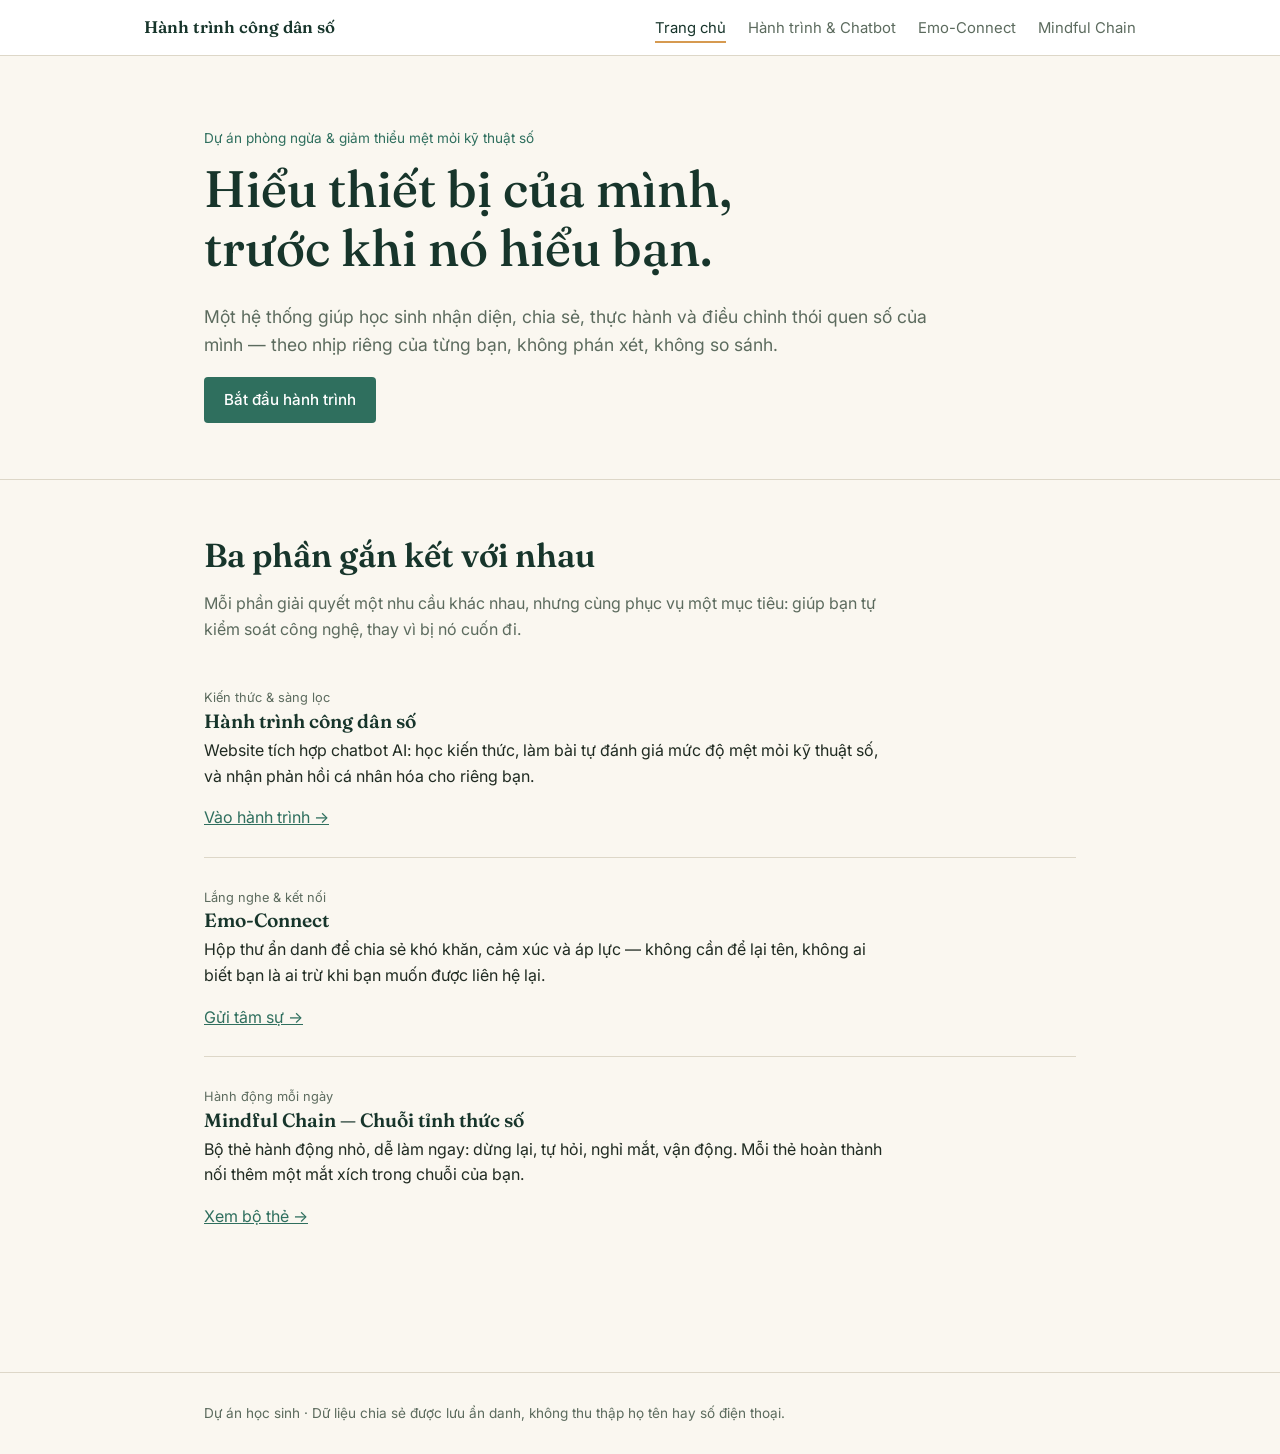
==== index.html @ 5240fd50 "Add files via upload" ====
<!DOCTYPE html>
<html lang="vi">
<head>
<meta charset="UTF-8">
<meta name="viewport" content="width=device-width, initial-scale=1.0">
<title>Hành trình công dân số — Phòng ngừa mệt mỏi kỹ thuật số</title>
<link rel="stylesheet" href="style.css">
</head>
<body>

<header class="site">
  <div class="nav-row">
    <a class="brand" href="index.html">Hành trình công dân số</a>
    <ul class="nav-links">
      <li><a href="index.html" class="active">Trang chủ</a></li>
      <li><a href="hanh-trinh.html">Hành trình &amp; Chatbot</a></li>
      <li><a href="emo-connect.html">Emo-Connect</a></li>
      <li><a href="mindful-chain.html">Mindful Chain</a></li>
    </ul>
  </div>
</header>

<section class="hero">
  <div class="container">
    <div class="eyebrow">Dự án phòng ngừa &amp; giảm thiểu mệt mỏi kỹ thuật số</div>
    <h1>Hiểu thiết bị của mình,<br>trước khi nó hiểu bạn.</h1>
    <p class="lede">Một hệ thống giúp học sinh nhận diện, chia sẻ, thực hành và điều chỉnh thói quen số của mình — theo nhịp riêng của từng bạn, không phán xét, không so sánh.</p>
    <a class="btn btn-primary" href="hanh-trinh.html">Bắt đầu hành trình</a>
  </div>
</section>

<section class="container" style="padding: 56px 24px;">
  <h2>Ba phần gắn kết với nhau</h2>
  <p style="color:var(--ink-soft)">Mỗi phần giải quyết một nhu cầu khác nhau, nhưng cùng phục vụ một mục tiêu: giúp bạn tự kiểm soát công nghệ, thay vì bị nó cuốn đi.</p>

  <div class="pillars">
    <div class="pillar">
      <div>
        <span class="tag">Kiến thức &amp; sàng lọc</span>
        <h3>Hành trình công dân số</h3>
        <p>Website tích hợp chatbot AI: học kiến thức, làm bài tự đánh giá mức độ mệt mỏi kỹ thuật số, và nhận phản hồi cá nhân hóa cho riêng bạn.</p>
        <a href="hanh-trinh.html">Vào hành trình →</a>
      </div>
    </div>
    <div class="pillar">
      <div>
        <span class="tag">Lắng nghe &amp; kết nối</span>
        <h3>Emo-Connect</h3>
        <p>Hộp thư ẩn danh để chia sẻ khó khăn, cảm xúc và áp lực — không cần để lại tên, không ai biết bạn là ai trừ khi bạn muốn được liên hệ lại.</p>
        <a href="emo-connect.html">Gửi tâm sự →</a>
      </div>
    </div>
    <div class="pillar">
      <div>
        <span class="tag">Hành động mỗi ngày</span>
        <h3>Mindful Chain — Chuỗi tỉnh thức số</h3>
        <p>Bộ thẻ hành động nhỏ, dễ làm ngay: dừng lại, tự hỏi, nghỉ mắt, vận động. Mỗi thẻ hoàn thành nối thêm một mắt xích trong chuỗi của bạn.</p>
        <a href="mindful-chain.html">Xem bộ thẻ →</a>
      </div>
    </div>
  </div>
</section>

<footer class="site">
  <div class="container">Dự án học sinh · Dữ liệu chia sẻ được lưu ẩn danh, không thu thập họ tên hay số điện thoại.</div>
</footer>

</body>
</html>
---- style.css ----
/* ===== Hành trình công dân số — hệ thống thiết kế chung ===== */
@import url('https://fonts.googleapis.com/css2?family=Fraunces:opsz,wght@9..144,400;9..144,500;9..144,600&family=Inter:wght@400;500;600&display=swap');

:root{
  --bg: #FAF7F0;
  --surface: #FFFFFF;
  --ink: #202B22;
  --ink-soft: #5C6B5E;
  --line: #DDD7C8;
  --accent: #2F6F5E;      /* teal-forest: bình tĩnh, đối lập ánh sáng xanh màn hình */
  --accent-ink: #17352B;
  --warm: #D69A50;        /* vàng đất: hành động, năng lượng */
  --risk-low: #4C8C6B;
  --risk-mid: #D69A50;
  --risk-high: #BD5A46;
  --radius: 4px;
}

*{ box-sizing: border-box; }
html{ scroll-behavior: smooth; }
body{
  margin:0;
  background: var(--bg);
  color: var(--ink);
  font-family: 'Inter', sans-serif;
  font-size: 16px;
  line-height: 1.6;
}
h1,h2,h3{
  font-family: 'Fraunces', serif;
  font-weight: 600;
  line-height: 1.15;
  margin: 0 0 0.5em 0;
  color: var(--accent-ink);
}
h1{ font-size: clamp(2rem, 4vw, 3.2rem); font-weight: 500; }
h2{ font-size: clamp(1.5rem, 2.6vw, 2.1rem); }
h3{ font-size: 1.2rem; }
p{ margin: 0 0 1em 0; max-width: 68ch; }
a{ color: var(--accent); }

.container{ max-width: 920px; margin: 0 auto; padding: 0 24px; }

/* Nav */
header.site{
  border-bottom: 1px solid var(--line);
  background: var(--surface);
  position: sticky; top:0; z-index: 10;
}
.nav-row{
  display:flex; align-items:center; justify-content:space-between;
  max-width: 1040px; margin:0 auto; padding: 14px 24px;
}
.brand{ font-family:'Fraunces',serif; font-weight:600; font-size:1.05rem; color:var(--accent-ink); text-decoration:none; }
.nav-links{ display:flex; gap: 22px; list-style:none; margin:0; padding:0; }
.nav-links a{ text-decoration:none; color: var(--ink-soft); font-size: 0.93rem; }
.nav-links a.active, .nav-links a:hover{ color: var(--accent-ink); border-bottom: 2px solid var(--warm); padding-bottom:4px; }

/* Hero */
.hero{ padding: 72px 0 56px 0; border-bottom: 1px solid var(--line); }
.hero .eyebrow{ color: var(--accent); font-size: 0.85rem; margin-bottom: 10px; }
.hero p.lede{ font-size: 1.1rem; color: var(--ink-soft); }

/* Buttons */
.btn{
  display:inline-block; padding: 11px 20px; border-radius: var(--radius);
  text-decoration:none; font-size: 0.95rem; font-weight:500; cursor:pointer; border: none;
  font-family:'Inter',sans-serif;
}
.btn-primary{ background: var(--accent); color: #fff; }
.btn-primary:hover{ background: var(--accent-ink); }
.btn-warm{ background: var(--warm); color: #2B1D0C; }
.btn-ghost{ background: transparent; color: var(--accent-ink); border: 1px solid var(--line); }

/* Sections with numbered sequence (only used for genuine step sequences) */
.step{ display:flex; gap: 18px; padding: 22px 0; border-top: 1px solid var(--line); }
.step:first-child{ border-top:none; }
.step .num{ font-family:'Fraunces',serif; font-size:1.3rem; color: var(--warm); min-width: 34px; }

.pillars{ display:flex; flex-direction:column; }
.pillar{ padding: 26px 0; border-top:1px solid var(--line); display:flex; gap:22px; }
.pillar:first-child{ border-top:none; }
.pillar h3{ margin-bottom: 6px; }
.pillar .tag{ font-size:0.8rem; color: var(--ink-soft); }

/* Forms */
label{ display:block; font-size:0.9rem; color: var(--ink-soft); margin-bottom:6px; }
input[type=text], input[type=number], textarea, select{
  width:100%; padding:10px 12px; border:1px solid var(--line); border-radius: var(--radius);
  font-family:'Inter',sans-serif; font-size:0.95rem; background:#fff; color:var(--ink); margin-bottom:18px;
}
textarea{ min-height: 90px; resize: vertical; }
fieldset{ border:none; padding:0; margin:0 0 20px 0; }
.likert{ display:flex; align-items:center; justify-content:space-between; gap:10px; padding: 14px 0; border-top:1px solid var(--line); }
.likert:first-of-type{ border-top:none; }
.likert-scale{ display:flex; gap:8px; }
.likert-scale label{ margin:0; font-size:0.78rem; text-align:center; display:flex; flex-direction:column; align-items:center; gap:4px; }

/* Risk badge */
.risk-badge{ display:inline-block; padding:6px 14px; border-radius: 20px; font-size:0.85rem; font-weight:600; color:#fff; }
.risk-low{ background: var(--risk-low); }
.risk-mid{ background: var(--risk-mid); }
.risk-high{ background: var(--risk-high); }

/* Chatbot */
.chat-wrap{ border:1px solid var(--line); border-radius: var(--radius); background:#fff; overflow:hidden; margin-top: 24px; }
#chat{ height: 380px; overflow-y:auto; padding:18px; display:flex; flex-direction:column; gap:12px; background:#FCFAF5; }
.msg{ max-width: 78%; padding:10px 14px; border-radius: 10px; font-size:0.93rem; white-space:pre-wrap; }
.msg.user{ align-self:flex-end; background: var(--accent); color:#fff; }
.msg.bot{ align-self:flex-start; background:#EFEAD9; color: var(--ink); }
.msg .label{ display:block; font-size:0.7rem; opacity:0.7; margin-bottom:3px; }
.chat-input-row{ display:flex; gap:10px; padding:14px; border-top:1px solid var(--line); background:#fff; }
.chat-input-row textarea{ margin:0; min-height:44px; flex:1; }

/* Mindful chain cards */
.card-grid{ display:grid; grid-template-columns: repeat(auto-fill,minmax(220px,1fr)); gap:14px; margin-top: 20px; }
.mcard{ border:1px solid var(--line); border-radius: var(--radius); padding:18px; background:#fff; }
.mcard .grp{ font-size:0.75rem; color: var(--accent); margin-bottom:8px; }
.mcard h3{ font-size:1.02rem; margin-bottom:6px; }
.mcard .time{ font-size:0.8rem; color: var(--ink-soft); margin-bottom: 10px; }
.chain-track{ display:flex; flex-wrap:wrap; gap:8px; margin: 18px 0; }
.chain-dot{ width:16px; height:16px; border-radius:50%; background: var(--line); }
.chain-dot.done{ background: var(--accent); }

details.kb{ border-top:1px solid var(--line); padding:14px 0; }
details.kb summary{ cursor:pointer; font-family:'Fraunces',serif; font-size:1.05rem; color: var(--accent-ink); }

footer.site{ border-top:1px solid var(--line); padding: 30px 0; margin-top: 60px; color: var(--ink-soft); font-size:0.85rem; }

.note{ font-size:0.85rem; color: var(--ink-soft); background:#F1EEE3; border-radius:var(--radius); padding:12px 14px; margin: 16px 0; }
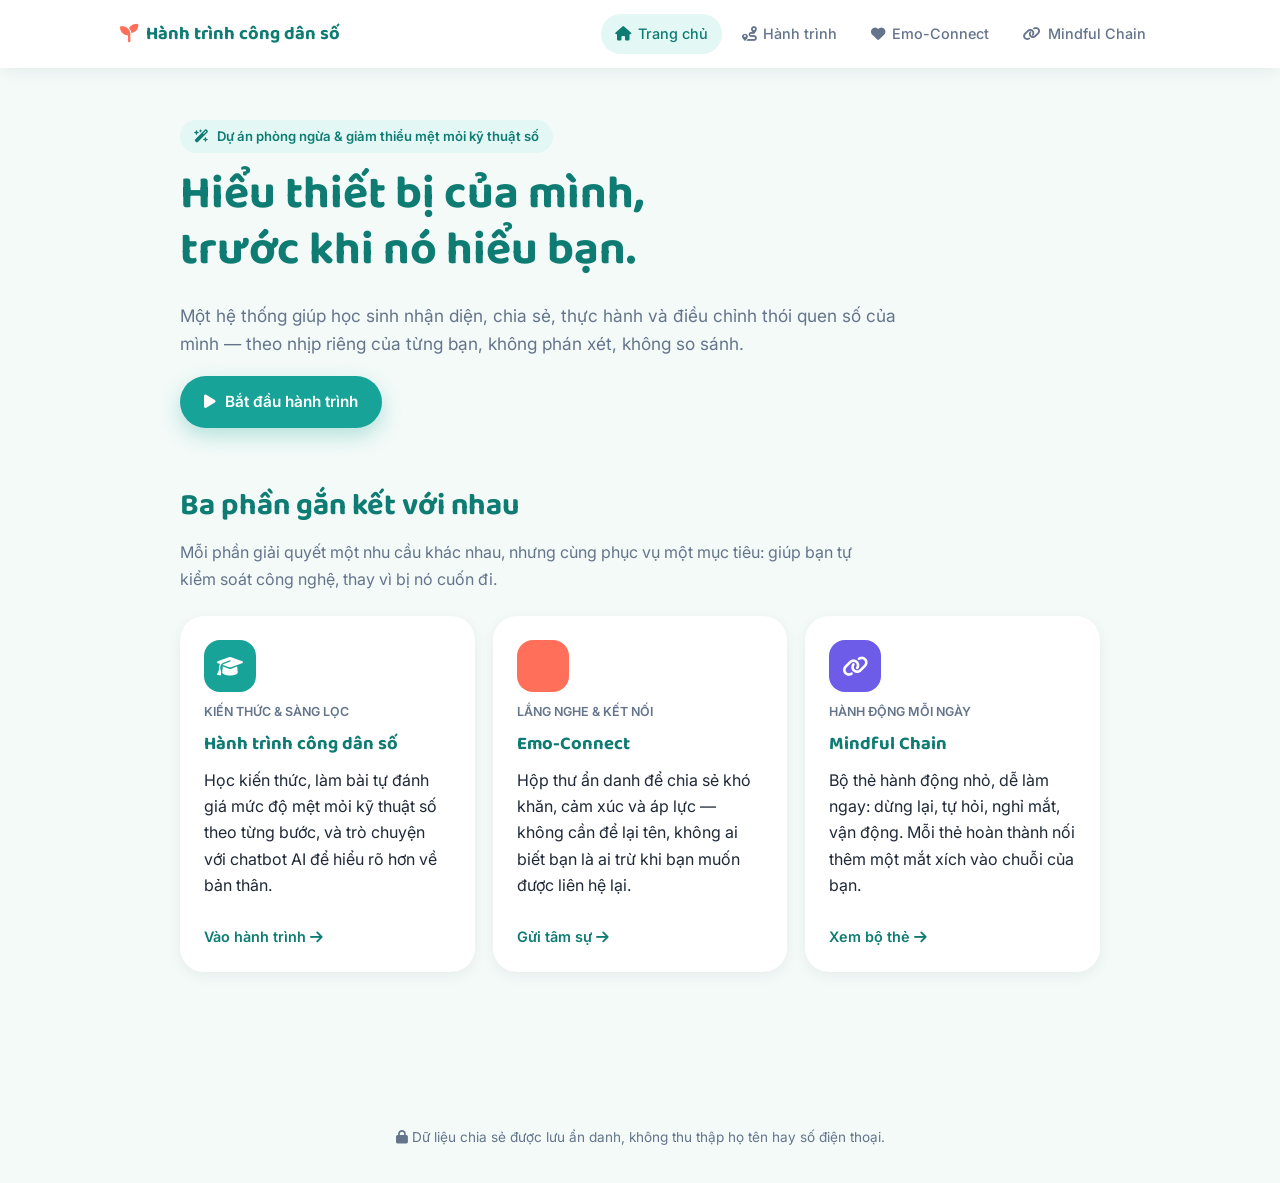
==== commit 33ae369d: "Add files via upload" ====
--- a/index.html
+++ b/index.html
@@ -5,65 +5,61 @@
 <meta name="viewport" content="width=device-width, initial-scale=1.0">
 <title>Hành trình công dân số — Phòng ngừa mệt mỏi kỹ thuật số</title>
 <link rel="stylesheet" href="style.css">
+<link rel="stylesheet" href="https://cdnjs.cloudflare.com/ajax/libs/font-awesome/6.5.1/css/all.min.css">
 </head>
 <body>
 
 <header class="site">
   <div class="nav-row">
-    <a class="brand" href="index.html">Hành trình công dân số</a>
+    <a class="brand" href="index.html"><i class="fa-solid fa-seedling"></i> Hành trình công dân số</a>
     <ul class="nav-links">
-      <li><a href="index.html" class="active">Trang chủ</a></li>
-      <li><a href="hanh-trinh.html">Hành trình &amp; Chatbot</a></li>
-      <li><a href="emo-connect.html">Emo-Connect</a></li>
-      <li><a href="mindful-chain.html">Mindful Chain</a></li>
+      <li><a href="index.html" class="active"><i class="fa-solid fa-house"></i> Trang chủ</a></li>
+      <li><a href="hanh-trinh.html"><i class="fa-solid fa-route"></i> Hành trình</a></li>
+      <li><a href="emo-connect.html"><i class="fa-solid fa-heart"></i> Emo-Connect</a></li>
+      <li><a href="mindful-chain.html"><i class="fa-solid fa-link"></i> Mindful Chain</a></li>
     </ul>
   </div>
 </header>
 
 <section class="hero">
   <div class="container">
-    <div class="eyebrow">Dự án phòng ngừa &amp; giảm thiểu mệt mỏi kỹ thuật số</div>
+    <div class="eyebrow"><i class="fa-solid fa-wand-magic-sparkles"></i> Dự án phòng ngừa &amp; giảm thiểu mệt mỏi kỹ thuật số</div>
     <h1>Hiểu thiết bị của mình,<br>trước khi nó hiểu bạn.</h1>
     <p class="lede">Một hệ thống giúp học sinh nhận diện, chia sẻ, thực hành và điều chỉnh thói quen số của mình — theo nhịp riêng của từng bạn, không phán xét, không so sánh.</p>
-    <a class="btn btn-primary" href="hanh-trinh.html">Bắt đầu hành trình</a>
+    <a class="btn btn-primary" href="hanh-trinh.html"><i class="fa-solid fa-play"></i> Bắt đầu hành trình</a>
   </div>
 </section>
 
-<section class="container" style="padding: 56px 24px;">
+<section class="container" style="padding: 20px 20px 60px;">
   <h2>Ba phần gắn kết với nhau</h2>
   <p style="color:var(--ink-soft)">Mỗi phần giải quyết một nhu cầu khác nhau, nhưng cùng phục vụ một mục tiêu: giúp bạn tự kiểm soát công nghệ, thay vì bị nó cuốn đi.</p>
 
   <div class="pillars">
     <div class="pillar">
-      <div>
-        <span class="tag">Kiến thức &amp; sàng lọc</span>
-        <h3>Hành trình công dân số</h3>
-        <p>Website tích hợp chatbot AI: học kiến thức, làm bài tự đánh giá mức độ mệt mỏi kỹ thuật số, và nhận phản hồi cá nhân hóa cho riêng bạn.</p>
-        <a href="hanh-trinh.html">Vào hành trình →</a>
-      </div>
+      <div class="icon-badge" style="background:var(--primary);"><i class="fa-solid fa-graduation-cap"></i></div>
+      <span class="tag">KIẾN THỨC &amp; SÀNG LỌC</span>
+      <h3>Hành trình công dân số</h3>
+      <p>Học kiến thức, làm bài tự đánh giá mức độ mệt mỏi kỹ thuật số theo từng bước, và trò chuyện với chatbot AI để hiểu rõ hơn về bản thân.</p>
+      <a href="hanh-trinh.html">Vào hành trình <i class="fa-solid fa-arrow-right"></i></a>
     </div>
     <div class="pillar">
-      <div>
-        <span class="tag">Lắng nghe &amp; kết nối</span>
-        <h3>Emo-Connect</h3>
-        <p>Hộp thư ẩn danh để chia sẻ khó khăn, cảm xúc và áp lực — không cần để lại tên, không ai biết bạn là ai trừ khi bạn muốn được liên hệ lại.</p>
-        <a href="emo-connect.html">Gửi tâm sự →</a>
-      </div>
+      <div class="icon-badge" style="background:var(--coral);"><i class="fa-solid fa-comment-heart"></i></div>
+      <span class="tag">LẮNG NGHE &amp; KẾT NỐI</span>
+      <h3>Emo-Connect</h3>
+      <p>Hộp thư ẩn danh để chia sẻ khó khăn, cảm xúc và áp lực — không cần để lại tên, không ai biết bạn là ai trừ khi bạn muốn được liên hệ lại.</p>
+      <a href="emo-connect.html">Gửi tâm sự <i class="fa-solid fa-arrow-right"></i></a>
     </div>
     <div class="pillar">
-      <div>
-        <span class="tag">Hành động mỗi ngày</span>
-        <h3>Mindful Chain — Chuỗi tỉnh thức số</h3>
-        <p>Bộ thẻ hành động nhỏ, dễ làm ngay: dừng lại, tự hỏi, nghỉ mắt, vận động. Mỗi thẻ hoàn thành nối thêm một mắt xích trong chuỗi của bạn.</p>
-        <a href="mindful-chain.html">Xem bộ thẻ →</a>
-      </div>
+      <div class="icon-badge" style="background:var(--purple);"><i class="fa-solid fa-link"></i></div>
+      <span class="tag">HÀNH ĐỘNG MỖI NGÀY</span>
+      <h3>Mindful Chain</h3>
+      <p>Bộ thẻ hành động nhỏ, dễ làm ngay: dừng lại, tự hỏi, nghỉ mắt, vận động. Mỗi thẻ hoàn thành nối thêm một mắt xích vào chuỗi của bạn.</p>
+      <a href="mindful-chain.html">Xem bộ thẻ <i class="fa-solid fa-arrow-right"></i></a>
     </div>
   </div>
 </section>
 
-<footer class="site">
-  <div class="container">Dự án học sinh · Dữ liệu chia sẻ được lưu ẩn danh, không thu thập họ tên hay số điện thoại.</div>
-</footer>
+<footer class="site"><div class="container"><i class="fa-solid fa-lock"></i> Dữ liệu chia sẻ được lưu ẩn danh, không thu thập họ tên hay số điện thoại.</div></footer>
 
 </body>
 </html>
--- a/style.css
+++ b/style.css
@@ -1,19 +1,37 @@
-/* ===== Hành trình công dân số — hệ thống thiết kế chung ===== */
-@import url('https://fonts.googleapis.com/css2?family=Fraunces:opsz,wght@9..144,400;9..144,500;9..144,600&family=Inter:wght@400;500;600&display=swap');
+/* ===== Hành trình công dân số — hệ thống thiết kế v2 (thân thiện, bo góc mềm, tươi sáng) ===== */
+@import url('https://fonts.googleapis.com/css2?family=Baloo+2:wght@500;600;700&family=Inter:wght@400;500;600;700&display=swap');
 
 :root{
-  --bg: #FAF7F0;
+  --bg: #F3FAF8;
   --surface: #FFFFFF;
-  --ink: #202B22;
-  --ink-soft: #5C6B5E;
-  --line: #DDD7C8;
-  --accent: #2F6F5E;      /* teal-forest: bình tĩnh, đối lập ánh sáng xanh màn hình */
-  --accent-ink: #17352B;
-  --warm: #D69A50;        /* vàng đất: hành động, năng lượng */
-  --risk-low: #4C8C6B;
-  --risk-mid: #D69A50;
-  --risk-high: #BD5A46;
-  --radius: 4px;
+  --ink: #1F2937;
+  --ink-soft: #64748B;
+  --line: #E3EFEC;
+
+  --primary: #17A398;
+  --primary-dark: #0E7C73;
+  --primary-soft: #E3F7F4;
+  --coral: #FF6F59;
+  --coral-soft: #FFE9E5;
+  --yellow: #FFC145;
+  --yellow-soft: #FFF6E0;
+  --purple: #6C5CE7;
+  --purple-soft: #EEEBFD;
+  --pink: #FF5C93;
+  --pink-soft: #FFE7EF;
+  --blue: #3D9DF6;
+  --blue-soft: #E7F2FE;
+
+  --risk-low: #2ECC71;
+  --risk-mid: #FFB020;
+  --risk-high: #FF5A5F;
+
+  --radius-lg: 24px;
+  --radius-md: 16px;
+  --radius-sm: 10px;
+  --radius-pill: 999px;
+  --shadow: 0 10px 30px rgba(23,163,152,0.10);
+  --shadow-sm: 0 4px 14px rgba(31,41,55,0.06);
 }
 
 *{ box-sizing: border-box; }
@@ -24,107 +42,210 @@
   color: var(--ink);
   font-family: 'Inter', sans-serif;
   font-size: 16px;
-  line-height: 1.6;
+  line-height: 1.65;
 }
 h1,h2,h3{
-  font-family: 'Fraunces', serif;
-  font-weight: 600;
-  line-height: 1.15;
+  font-family: 'Baloo 2', sans-serif;
+  font-weight: 700;
+  line-height: 1.2;
   margin: 0 0 0.5em 0;
-  color: var(--accent-ink);
-}
-h1{ font-size: clamp(2rem, 4vw, 3.2rem); font-weight: 500; }
-h2{ font-size: clamp(1.5rem, 2.6vw, 2.1rem); }
-h3{ font-size: 1.2rem; }
+  color: var(--primary-dark);
+}
+h1{ font-size: clamp(1.9rem, 4.4vw, 2.9rem); }
+h2{ font-size: clamp(1.4rem, 2.8vw, 1.9rem); }
+h3{ font-size: 1.15rem; }
 p{ margin: 0 0 1em 0; max-width: 68ch; }
-a{ color: var(--accent); }
-
-.container{ max-width: 920px; margin: 0 auto; padding: 0 24px; }
+a{ color: var(--primary-dark); }
+
+.container{ max-width: 960px; margin: 0 auto; padding: 0 20px; }
 
 /* Nav */
 header.site{
-  border-bottom: 1px solid var(--line);
   background: var(--surface);
-  position: sticky; top:0; z-index: 10;
+  box-shadow: var(--shadow-sm);
+  position: sticky; top:0; z-index: 20;
 }
 .nav-row{
   display:flex; align-items:center; justify-content:space-between;
-  max-width: 1040px; margin:0 auto; padding: 14px 24px;
-}
-.brand{ font-family:'Fraunces',serif; font-weight:600; font-size:1.05rem; color:var(--accent-ink); text-decoration:none; }
-.nav-links{ display:flex; gap: 22px; list-style:none; margin:0; padding:0; }
-.nav-links a{ text-decoration:none; color: var(--ink-soft); font-size: 0.93rem; }
-.nav-links a.active, .nav-links a:hover{ color: var(--accent-ink); border-bottom: 2px solid var(--warm); padding-bottom:4px; }
+  max-width: 1080px; margin:0 auto; padding: 14px 20px;
+  flex-wrap: wrap; gap: 10px;
+}
+.brand{ font-family:'Baloo 2',sans-serif; font-weight:700; font-size:1.15rem; color:var(--primary-dark); text-decoration:none; display:flex; align-items:center; gap:8px; }
+.brand i{ color: var(--coral); }
+.nav-links{ display:flex; gap: 6px; list-style:none; margin:0; padding:0; flex-wrap: wrap; }
+.nav-links a{
+  text-decoration:none; color: var(--ink-soft); font-size: 0.9rem; font-weight:500;
+  padding: 8px 14px; border-radius: var(--radius-pill); display:flex; align-items:center; gap:7px;
+}
+.nav-links a.active{ background: var(--primary-soft); color: var(--primary-dark); }
+.nav-links a:hover{ background: var(--bg); }
+
+@media (max-width: 640px){
+  .nav-row{ flex-direction:column; align-items:flex-start; }
+  .nav-links{ width:100%; justify-content:space-between; }
+  .nav-links a{ padding: 8px 8px; font-size:0.78rem; flex-direction:column; gap:3px; text-align:center; flex:1; }
+}
 
 /* Hero */
-.hero{ padding: 72px 0 56px 0; border-bottom: 1px solid var(--line); }
-.hero .eyebrow{ color: var(--accent); font-size: 0.85rem; margin-bottom: 10px; }
-.hero p.lede{ font-size: 1.1rem; color: var(--ink-soft); }
+.hero{ padding: 52px 0 40px 0; }
+.hero .eyebrow{
+  display:inline-flex; align-items:center; gap:8px; color: var(--primary-dark); background: var(--primary-soft);
+  font-size: 0.82rem; font-weight:600; padding: 6px 14px; border-radius: var(--radius-pill); margin-bottom: 14px;
+}
+.hero p.lede{ font-size: 1.08rem; color: var(--ink-soft); }
 
 /* Buttons */
 .btn{
-  display:inline-block; padding: 11px 20px; border-radius: var(--radius);
-  text-decoration:none; font-size: 0.95rem; font-weight:500; cursor:pointer; border: none;
-  font-family:'Inter',sans-serif;
-}
-.btn-primary{ background: var(--accent); color: #fff; }
-.btn-primary:hover{ background: var(--accent-ink); }
-.btn-warm{ background: var(--warm); color: #2B1D0C; }
-.btn-ghost{ background: transparent; color: var(--accent-ink); border: 1px solid var(--line); }
-
-/* Sections with numbered sequence (only used for genuine step sequences) */
-.step{ display:flex; gap: 18px; padding: 22px 0; border-top: 1px solid var(--line); }
-.step:first-child{ border-top:none; }
-.step .num{ font-family:'Fraunces',serif; font-size:1.3rem; color: var(--warm); min-width: 34px; }
-
-.pillars{ display:flex; flex-direction:column; }
-.pillar{ padding: 26px 0; border-top:1px solid var(--line); display:flex; gap:22px; }
-.pillar:first-child{ border-top:none; }
-.pillar h3{ margin-bottom: 6px; }
-.pillar .tag{ font-size:0.8rem; color: var(--ink-soft); }
-
-/* Forms */
-label{ display:block; font-size:0.9rem; color: var(--ink-soft); margin-bottom:6px; }
-input[type=text], input[type=number], textarea, select{
-  width:100%; padding:10px 12px; border:1px solid var(--line); border-radius: var(--radius);
-  font-family:'Inter',sans-serif; font-size:0.95rem; background:#fff; color:var(--ink); margin-bottom:18px;
-}
-textarea{ min-height: 90px; resize: vertical; }
-fieldset{ border:none; padding:0; margin:0 0 20px 0; }
-.likert{ display:flex; align-items:center; justify-content:space-between; gap:10px; padding: 14px 0; border-top:1px solid var(--line); }
-.likert:first-of-type{ border-top:none; }
-.likert-scale{ display:flex; gap:8px; }
-.likert-scale label{ margin:0; font-size:0.78rem; text-align:center; display:flex; flex-direction:column; align-items:center; gap:4px; }
+  display:inline-flex; align-items:center; gap:9px; padding: 13px 24px; border-radius: var(--radius-pill);
+  text-decoration:none; font-size: 0.96rem; font-weight:600; cursor:pointer; border: none;
+  font-family:'Inter',sans-serif; transition: transform .12s ease, box-shadow .12s ease;
+}
+.btn:active{ transform: scale(0.97); }
+.btn:disabled{ opacity:0.5; cursor:not-allowed; }
+.btn-primary{ background: var(--primary); color: #fff; box-shadow: 0 8px 20px rgba(23,163,152,0.28); }
+.btn-primary:hover{ background: var(--primary-dark); }
+.btn-warm{ background: var(--coral); color: #fff; box-shadow: 0 8px 20px rgba(255,111,89,0.28); }
+.btn-warm:hover{ filter: brightness(0.95); }
+.btn-ghost{ background: var(--surface); color: var(--primary-dark); border: 2px solid var(--line); }
+.btn-ghost:hover{ border-color: var(--primary); }
+.btn-round{ width:44px; height:44px; padding:0; justify-content:center; border-radius:50%; }
+
+/* Cards */
+.card{ background: var(--surface); border-radius: var(--radius-lg); box-shadow: var(--shadow-sm); padding: 22px; }
+
+.pillars{ display:grid; grid-template-columns: repeat(auto-fit, minmax(260px,1fr)); gap: 18px; margin-top: 24px; }
+.pillar{ background: var(--surface); border-radius: var(--radius-lg); box-shadow: var(--shadow-sm); padding: 24px; display:flex; flex-direction: column; gap: 10px; }
+.pillar .icon-badge{ width:52px; height:52px; border-radius: var(--radius-md); display:flex; align-items:center; justify-content:center; font-size:1.3rem; color:#fff; }
+.pillar h3{ margin-bottom: 2px; }
+.pillar .tag{ font-size:0.78rem; color: var(--ink-soft); font-weight:600; }
+.pillar a{ font-weight:600; font-size:0.9rem; text-decoration:none; }
+
+/* Knowledge base */
+.kb-section{ background: var(--surface); border-radius: var(--radius-lg); box-shadow: var(--shadow-sm); padding: 26px; margin-bottom: 18px; }
+.kb-section .kb-head{ display:flex; align-items:center; gap:14px; margin-bottom: 12px; }
+.kb-section .kb-icon{ width:46px; height:46px; min-width:46px; border-radius: var(--radius-md); display:flex; align-items:center; justify-content:center; font-size:1.15rem; color:#fff; }
+.kb-section h3{ margin:0; }
+.kb-section ul{ padding-left: 20px; margin: 10px 0; }
+.kb-section li{ margin-bottom: 6px; }
+.kb-grid{ display:grid; grid-template-columns: repeat(auto-fit,minmax(220px,1fr)); gap:12px; margin: 14px 0; }
+.kb-mini{ background: var(--bg); border-radius: var(--radius-md); padding: 14px 16px; }
+.kb-mini strong{ display:flex; align-items:center; gap:8px; color: var(--primary-dark); font-size:0.92rem; }
+
+/* Stepper (stages) */
+.stage-nav{ display:flex; gap:10px; margin: 24px 0 30px; flex-wrap:wrap; }
+.stage-pill{
+  flex:1; min-width: 150px; display:flex; align-items:center; gap:10px; padding: 12px 16px;
+  border-radius: var(--radius-md); background: var(--surface); box-shadow: var(--shadow-sm); cursor:pointer;
+  border: 2px solid transparent; opacity: 0.55;
+}
+.stage-pill .n{ width:30px; height:30px; border-radius:50%; background: var(--line); color:var(--ink-soft); display:flex; align-items:center; justify-content:center; font-weight:700; font-size:0.85rem; flex-shrink:0; }
+.stage-pill.reachable{ opacity:1; cursor:pointer; }
+.stage-pill.reachable:hover{ border-color: var(--primary-soft); }
+.stage-pill.current{ border-color: var(--primary); opacity:1; }
+.stage-pill.current .n{ background: var(--primary); color:#fff; }
+.stage-pill.done .n{ background: var(--risk-low); color:#fff; }
+.stage-pill .label{ font-size:0.88rem; font-weight:600; color: var(--ink); }
+.stage-pill:not(.reachable){ cursor:not-allowed; }
+
+.stage{ display:none; }
+.stage.active{ display:block; animation: fadein .25s ease; }
+@keyframes fadein{ from{opacity:0; transform:translateY(6px);} to{opacity:1; transform:none;} }
+
+/* Quiz wizard */
+.quiz-progress{ display:flex; align-items:center; gap:12px; margin-bottom: 20px; }
+.quiz-progress .bar{ flex:1; height:8px; background: var(--line); border-radius: var(--radius-pill); overflow:hidden; }
+.quiz-progress .bar-fill{ height:100%; background: var(--primary); border-radius: var(--radius-pill); transition: width .25s ease; }
+.quiz-progress .count{ font-size:0.85rem; color: var(--ink-soft); font-weight:600; white-space:nowrap; }
+
+.quiz-card{ background: var(--surface); border-radius: var(--radius-lg); box-shadow: var(--shadow); padding: 32px; text-align:center; }
+.quiz-card h3{ font-size:1.3rem; margin-bottom: 26px; }
+
+.slider-wrap{ margin: 24px auto 8px; max-width: 440px; }
+input[type=range]{
+  -webkit-appearance:none; width:100%; height:10px; border-radius: var(--radius-pill);
+  background: linear-gradient(90deg, var(--primary) 0%, var(--yellow) 50%, var(--coral) 100%);
+  outline:none;
+}
+input[type=range]::-webkit-slider-thumb{
+  -webkit-appearance:none; width:30px; height:30px; border-radius:50%; background:#fff;
+  border: 4px solid var(--primary-dark); cursor:pointer; box-shadow: 0 3px 8px rgba(0,0,0,0.2);
+}
+input[type=range]::-moz-range-thumb{
+  width:30px; height:30px; border-radius:50%; background:#fff; border: 4px solid var(--primary-dark); cursor:pointer;
+}
+.slider-labels{ display:flex; justify-content:space-between; font-size:0.75rem; color: var(--ink-soft); margin-top:8px; }
+.slider-value{ font-family:'Baloo 2',sans-serif; font-size:2.4rem; color: var(--primary-dark); margin: 6px 0; }
+
+.wizard-nav{ display:flex; justify-content:space-between; margin-top: 26px; }
 
 /* Risk badge */
-.risk-badge{ display:inline-block; padding:6px 14px; border-radius: 20px; font-size:0.85rem; font-weight:600; color:#fff; }
+.risk-badge{ display:inline-flex; align-items:center; gap:8px; padding:8px 18px; border-radius: var(--radius-pill); font-size:0.92rem; font-weight:700; color:#fff; }
 .risk-low{ background: var(--risk-low); }
 .risk-mid{ background: var(--risk-mid); }
 .risk-high{ background: var(--risk-high); }
 
 /* Chatbot */
-.chat-wrap{ border:1px solid var(--line); border-radius: var(--radius); background:#fff; overflow:hidden; margin-top: 24px; }
-#chat{ height: 380px; overflow-y:auto; padding:18px; display:flex; flex-direction:column; gap:12px; background:#FCFAF5; }
-.msg{ max-width: 78%; padding:10px 14px; border-radius: 10px; font-size:0.93rem; white-space:pre-wrap; }
-.msg.user{ align-self:flex-end; background: var(--accent); color:#fff; }
-.msg.bot{ align-self:flex-start; background:#EFEAD9; color: var(--ink); }
-.msg .label{ display:block; font-size:0.7rem; opacity:0.7; margin-bottom:3px; }
-.chat-input-row{ display:flex; gap:10px; padding:14px; border-top:1px solid var(--line); background:#fff; }
-.chat-input-row textarea{ margin:0; min-height:44px; flex:1; }
+.chat-wrap{ border-radius: var(--radius-lg); background:var(--surface); box-shadow: var(--shadow); overflow:hidden; margin-top: 10px; display:flex; flex-direction:column; }
+.chat-header{ display:flex; justify-content:space-between; align-items:center; padding: 14px 18px; border-bottom:1px solid var(--line); }
+.chat-header .who{ display:flex; align-items:center; gap:10px; font-weight:700; color: var(--primary-dark); }
+.chat-header .who i.avatar{ background: var(--primary); color:#fff; width:36px; height:36px; border-radius:50%; display:flex; align-items:center; justify-content:center; }
+#chat{ height: 420px; overflow-y:auto; padding:20px; display:flex; flex-direction:column; gap:14px; background: var(--bg); }
+.msg{ max-width: 78%; padding:12px 16px; border-radius: var(--radius-md); font-size:0.94rem; white-space:pre-wrap; }
+.msg.user{ align-self:flex-end; background: var(--primary); color:#fff; border-bottom-right-radius:4px; }
+.msg.bot{ align-self:flex-start; background:#fff; color: var(--ink); box-shadow: var(--shadow-sm); border-bottom-left-radius:4px; }
+.msg .label{ display:block; font-size:0.68rem; opacity:0.65; margin-bottom:3px; font-weight:600; }
+.chat-input-row{ display:flex; gap:10px; padding:16px; border-top:1px solid var(--line); background:#fff; }
+.chat-input-row textarea{ margin:0; min-height:46px; flex:1; border-radius: var(--radius-md); }
 
 /* Mindful chain cards */
-.card-grid{ display:grid; grid-template-columns: repeat(auto-fill,minmax(220px,1fr)); gap:14px; margin-top: 20px; }
-.mcard{ border:1px solid var(--line); border-radius: var(--radius); padding:18px; background:#fff; }
-.mcard .grp{ font-size:0.75rem; color: var(--accent); margin-bottom:8px; }
-.mcard h3{ font-size:1.02rem; margin-bottom:6px; }
-.mcard .time{ font-size:0.8rem; color: var(--ink-soft); margin-bottom: 10px; }
+.card-grid{ display:grid; grid-template-columns: repeat(auto-fill,minmax(230px,1fr)); gap:16px; margin-top: 20px; }
+.mcard{ border-radius: var(--radius-lg); padding:20px; background: var(--surface); box-shadow: var(--shadow-sm); display:flex; flex-direction:column; gap:6px; }
+.mcard .icon-badge{ width:44px; height:44px; border-radius: var(--radius-md); display:flex; align-items:center; justify-content:center; font-size:1.1rem; color:#fff; margin-bottom:6px; }
+.mcard .grp{ font-size:0.74rem; color: var(--primary-dark); font-weight:700; }
+.mcard h3{ font-size:1.02rem; margin-bottom:2px; }
+.mcard .time{ font-size:0.8rem; color: var(--ink-soft); }
+.mcard p{ font-size:0.88rem; }
 .chain-track{ display:flex; flex-wrap:wrap; gap:8px; margin: 18px 0; }
-.chain-dot{ width:16px; height:16px; border-radius:50%; background: var(--line); }
-.chain-dot.done{ background: var(--accent); }
-
-details.kb{ border-top:1px solid var(--line); padding:14px 0; }
-details.kb summary{ cursor:pointer; font-family:'Fraunces',serif; font-size:1.05rem; color: var(--accent-ink); }
-
-footer.site{ border-top:1px solid var(--line); padding: 30px 0; margin-top: 60px; color: var(--ink-soft); font-size:0.85rem; }
-
-.note{ font-size:0.85rem; color: var(--ink-soft); background:#F1EEE3; border-radius:var(--radius); padding:12px 14px; margin: 16px 0; }
+.chain-dot{ width:18px; height:18px; border-radius:50%; background: var(--line); }
+.chain-dot.done{ background: var(--primary); }
+
+/* Forms (generic) */
+label{ display:block; font-size:0.9rem; color: var(--ink-soft); font-weight:600; margin-bottom:8px; }
+input[type=text], input[type=number], textarea, select{
+  width:100%; padding:13px 16px; border:2px solid var(--line); border-radius: var(--radius-md);
+  font-family:'Inter',sans-serif; font-size:0.95rem; background:#fff; color:var(--ink); margin-bottom:18px;
+}
+input[type=text]:focus, textarea:focus, select:focus{ outline:none; border-color: var(--primary); }
+textarea{ min-height: 100px; resize: vertical; }
+fieldset{ border:none; padding:0; margin:0 0 20px 0; }
+
+/* Emotion picker */
+.emotion-grid{ display:grid; grid-template-columns: repeat(auto-fit,minmax(120px,1fr)); gap:14px; margin: 22px 0; }
+.emotion-tile{
+  border:none; border-radius: var(--radius-lg); padding: 20px 10px; cursor:pointer; text-align:center;
+  display:flex; flex-direction:column; align-items:center; gap:10px; font-family:'Inter',sans-serif;
+  font-weight:600; font-size:0.9rem; color: var(--ink); box-shadow: var(--shadow-sm); border: 3px solid transparent;
+  transition: transform .12s ease;
+}
+.emotion-tile:hover{ transform: translateY(-3px); }
+.emotion-tile.selected{ border-color: var(--ink); }
+.emotion-tile i{ font-size: 1.8rem; }
+
+/* Choice buttons (support type etc) */
+.choice-list{ display:flex; flex-direction:column; gap:12px; margin: 20px 0; }
+.choice-btn{
+  display:flex; align-items:center; gap:14px; text-align:left; width:100%; padding: 16px 18px;
+  border-radius: var(--radius-md); border:2px solid var(--line); background:#fff; cursor:pointer; font-size:0.95rem;
+  font-family:'Inter',sans-serif; color: var(--ink); font-weight:500;
+}
+.choice-btn i{ font-size:1.1rem; color: var(--primary); width:24px; text-align:center; }
+.choice-btn.selected{ border-color: var(--primary); background: var(--primary-soft); }
+
+.stepdots{ display:flex; justify-content:center; gap:8px; margin: 20px 0 6px; }
+.stepdot{ width:9px; height:9px; border-radius:50%; background: var(--line); }
+.stepdot.active{ background: var(--primary); width:22px; border-radius: var(--radius-pill); }
+
+.note{ font-size:0.86rem; color: var(--ink-soft); background: var(--yellow-soft); border-radius:var(--radius-md); padding:14px 16px; margin: 16px 0; display:flex; gap:10px; align-items:flex-start; }
+.note i{ color: var(--yellow); margin-top:2px; }
+
+footer.site{ padding: 34px 0; margin-top: 60px; color: var(--ink-soft); font-size:0.85rem; text-align:center; }
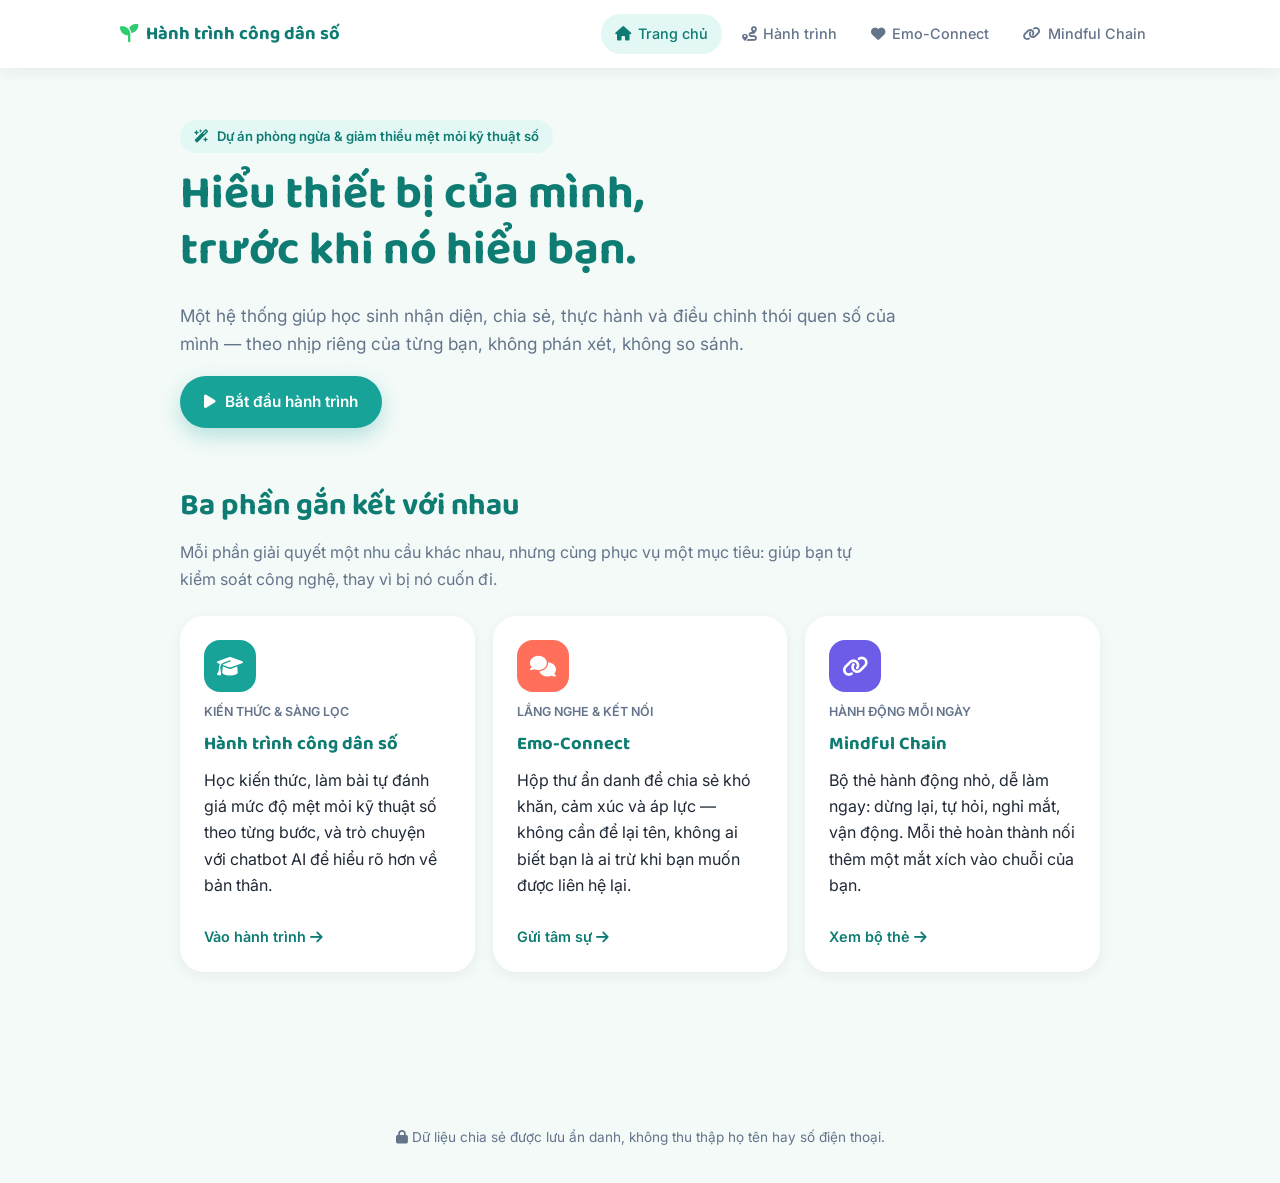
==== commit c065b4b5: "Add files via upload" ====
--- a/index.html
+++ b/index.html
@@ -43,7 +43,7 @@
       <a href="hanh-trinh.html">Vào hành trình <i class="fa-solid fa-arrow-right"></i></a>
     </div>
     <div class="pillar">
-      <div class="icon-badge" style="background:var(--coral);"><i class="fa-solid fa-comment-heart"></i></div>
+      <div class="icon-badge" style="background:var(--coral);"><i class="fa-solid fa-comments"></i></div>
       <span class="tag">LẮNG NGHE &amp; KẾT NỐI</span>
       <h3>Emo-Connect</h3>
       <p>Hộp thư ẩn danh để chia sẻ khó khăn, cảm xúc và áp lực — không cần để lại tên, không ai biết bạn là ai trừ khi bạn muốn được liên hệ lại.</p>
--- a/style.css
+++ b/style.css
@@ -71,7 +71,7 @@
   flex-wrap: wrap; gap: 10px;
 }
 .brand{ font-family:'Baloo 2',sans-serif; font-weight:700; font-size:1.15rem; color:var(--primary-dark); text-decoration:none; display:flex; align-items:center; gap:8px; }
-.brand i{ color: var(--coral); }
+.brand i{ color: #2ECC71; }
 .nav-links{ display:flex; gap: 6px; list-style:none; margin:0; padding:0; flex-wrap: wrap; }
 .nav-links a{
   text-decoration:none; color: var(--ink-soft); font-size: 0.9rem; font-weight:500;
@@ -209,6 +209,11 @@
 .chain-dot{ width:18px; height:18px; border-radius:50%; background: var(--line); }
 .chain-dot.done{ background: var(--primary); }
 
+.flame-streak{ display:flex; align-items:center; gap:14px; margin: 14px 0; }
+.flame-streak i{ font-size: 2.4rem; color: var(--coral); filter: drop-shadow(0 4px 10px rgba(255,111,89,0.35)); }
+.flame-streak .count{ font-family:'Baloo 2',sans-serif; font-size: 1.8rem; color: var(--primary-dark); }
+.flame-streak .count .sep{ color: var(--ink-soft); font-weight:400; margin: 0 2px; }
+
 /* Forms (generic) */
 label{ display:block; font-size:0.9rem; color: var(--ink-soft); font-weight:600; margin-bottom:8px; }
 input[type=text], input[type=number], textarea, select{
@@ -228,7 +233,7 @@
   transition: transform .12s ease;
 }
 .emotion-tile:hover{ transform: translateY(-3px); }
-.emotion-tile.selected{ border-color: var(--ink); }
+.emotion-tile.selected{ border-color: var(--primary); box-shadow: 0 0 0 4px var(--primary-soft), var(--shadow); transform: translateY(-3px); }
 .emotion-tile i{ font-size: 1.8rem; }
 
 /* Choice buttons (support type etc) */
@@ -248,4 +253,43 @@
 .note{ font-size:0.86rem; color: var(--ink-soft); background: var(--yellow-soft); border-radius:var(--radius-md); padding:14px 16px; margin: 16px 0; display:flex; gap:10px; align-items:flex-start; }
 .note i{ color: var(--yellow); margin-top:2px; }
 
+/* ===== Rút thẻ / lật thẻ (Mindful Chain) ===== */
+.draw-grid{ display:flex; flex-wrap:wrap; justify-content:center; gap:22px; padding: 34px 10px 10px; min-height: 100px; }
+.draw-card{ width:190px; height:260px; perspective:1000px; cursor:pointer; opacity:0; }
+.draw-card.dealt{ animation: dealIn .6s cubic-bezier(.4,0,.2,1) forwards; }
+.draw-card.discarded{ transition: opacity .4s ease, transform .4s ease; opacity:0 !important; transform: scale(.8) translateY(16px); pointer-events:none; }
+.draw-card-inner{ position:relative; width:100%; height:100%; transform-style:preserve-3d; transition: transform .7s cubic-bezier(.4,0,.2,1); border-radius: var(--radius-lg); box-shadow: var(--shadow); }
+.draw-card.flipping .draw-card-inner{ animation: flipIn .8s cubic-bezier(.4,0,.2,1) forwards; }
+.draw-card.flipped .draw-card-inner{ transform: rotateY(180deg); }
+.draw-front, .draw-back{ position:absolute; inset:0; backface-visibility:hidden; border-radius: var(--radius-lg); display:flex; flex-direction:column; align-items:center; justify-content:center; padding:18px; text-align:center; }
+.draw-front{ background: repeating-linear-gradient(45deg, var(--primary) 0 10px, var(--purple) 10px 20px); color:#fff; }
+.draw-front i{ font-size:2.6rem; opacity:.9; }
+.draw-back{ background:#fff; transform:rotateY(180deg); gap:6px; }
+.draw-back .icon-badge{ width:48px; height:48px; font-size:1.2rem; }
+.draw-back h4{ margin:6px 0 0; font-family:'Baloo 2',sans-serif; color:var(--primary-dark); font-size:1.08rem; }
+.draw-back .grp{ font-size:0.72rem; color:var(--primary-dark); font-weight:700; }
+.draw-back p{ font-size:0.78rem; margin:5px 0 0; color:var(--ink-soft); }
+.draw-back .check-q{ font-style:italic; }
+
+@keyframes dealIn{
+  0%{ opacity:0; transform:translate(-60px,-130px) rotate(-20deg) scale(.5); }
+  60%{ opacity:1; transform:translate(6px,6px) rotate(4deg) scale(1.05); }
+  100%{ opacity:1; transform:translate(0,0) rotate(0) scale(1); }
+}
+@keyframes flipIn{
+  0%{ transform:rotateY(0deg); }
+  50%{ transform:rotateY(180deg) scale(1.15); }
+  100%{ transform:rotateY(180deg); }
+}
+
+.decision-row{ display:flex; justify-content:center; gap:16px; margin: 10px 0 34px; }
+
+.today-item{ display:flex; align-items:center; gap:14px; padding:14px 16px; border-radius: var(--radius-md); background:var(--surface); box-shadow: var(--shadow-sm); margin-bottom:10px; }
+.today-item .info{ flex:1; min-width:0; }
+.today-item .info h4{ margin:0 0 2px; font-size:0.95rem; }
+.today-item .info .grp{ font-size:0.72rem; color:var(--primary-dark); font-weight:700; }
+.today-item .check-btn{ white-space:nowrap; flex-shrink:0; }
+.today-item.done{ opacity:0.65; }
+.empty-hint{ color:var(--ink-soft); font-size:0.9rem; text-align:center; padding: 10px 0 20px; }
+
 footer.site{ padding: 34px 0; margin-top: 60px; color: var(--ink-soft); font-size:0.85rem; text-align:center; }
